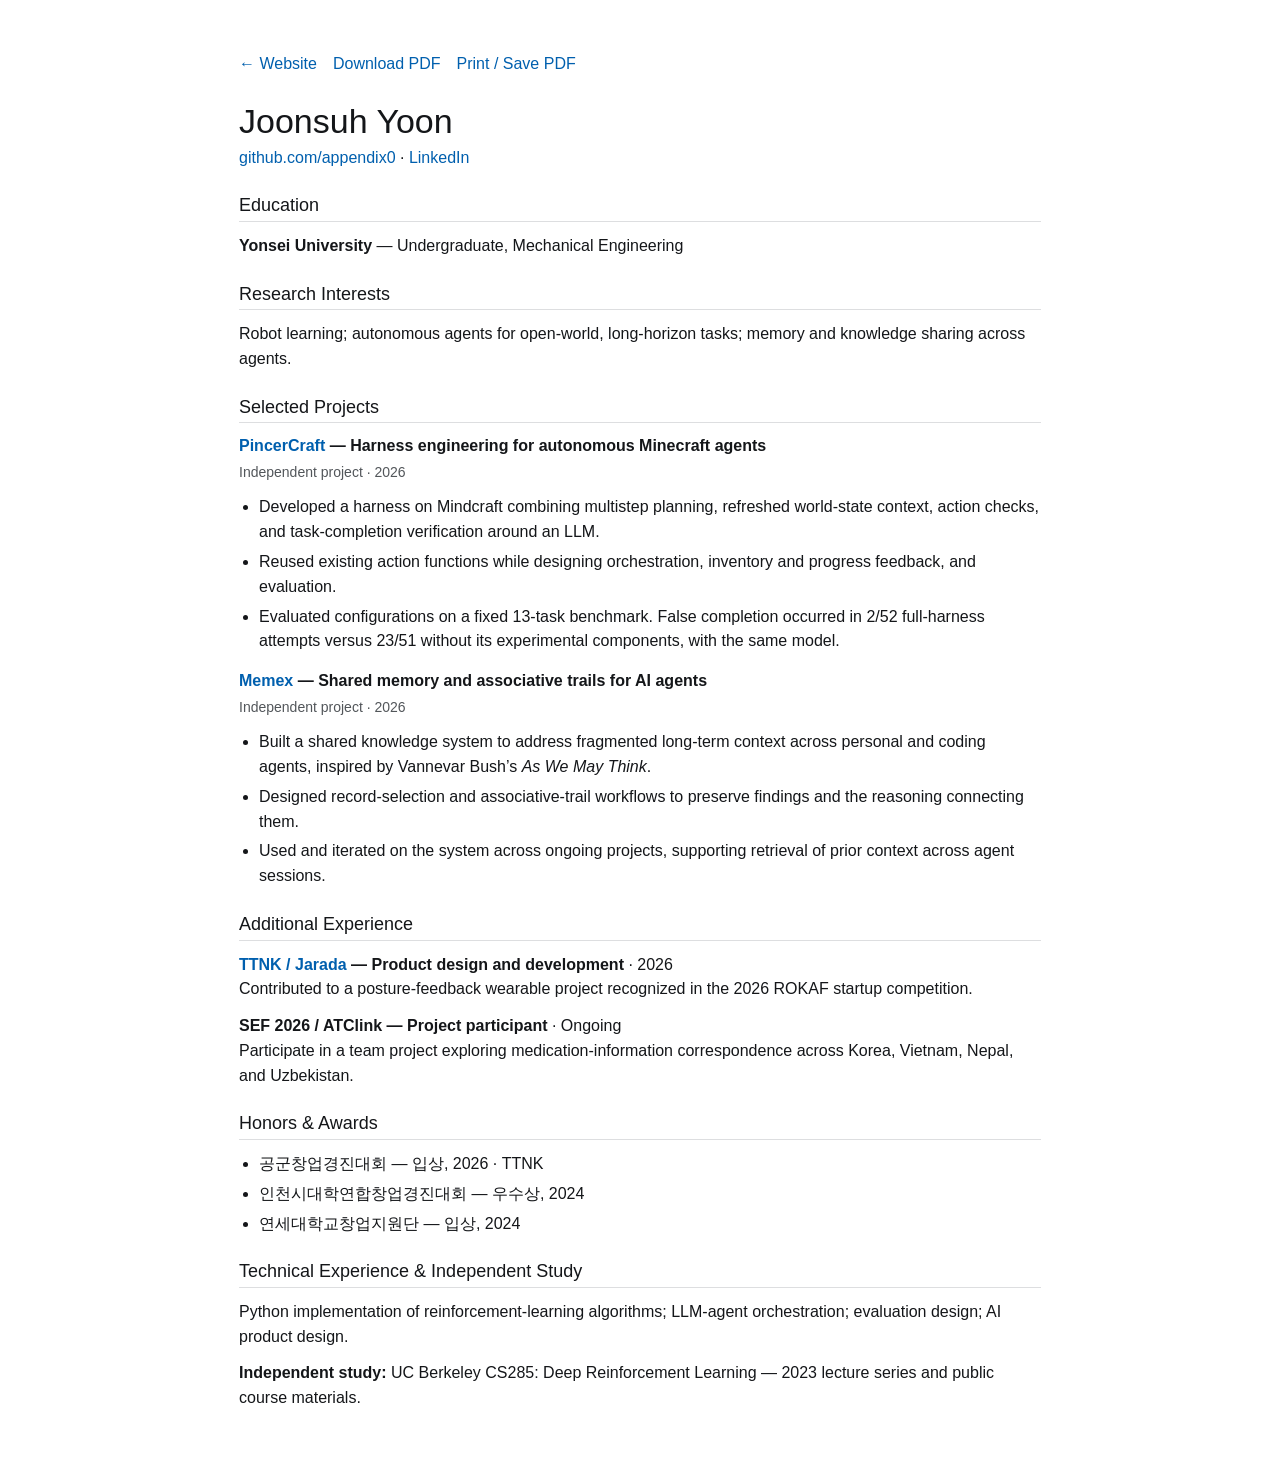
==== cv.html @ 5dab7b79 "Restore TTNK project experience and award context" ====
<!doctype html>
<html lang="en">
<head>
  <meta charset="utf-8"><meta name="viewport" content="width=device-width, initial-scale=1">
  <title>Joonsuh Yoon — Curriculum Vitae</title>
  <link rel="stylesheet" href="style.css">
  <style>
    main { max-width: 850px; }
    h1 { text-align: left; margin-bottom: 4px; }
    h2 { font-size: 18px; border-bottom: 1px solid var(--color-line); padding-bottom: 4px; margin-bottom: 12px; }
    section { margin-bottom: 24px; }
    .cv-head { margin-bottom: 24px; }
    ul { padding-left: 20px; margin: 8px 0 16px; }
    li { margin-bottom: 5px; }
    .cv-tools { display: flex; gap: 16px; margin-bottom: 24px; }
    button { border: 0; padding: 0; background: none; color: var(--color-accent); font: inherit; cursor: pointer; }
    button:hover { color: var(--color-hover); text-decoration: underline; }
    button:focus-visible { outline: 2px solid var(--color-focus); outline-offset: 4px; }
    @page { size: A4; margin: 13mm; }
    @media print { body { font-size: 10pt; line-height: 1.35; } h1 { font-size: 24pt; } h2 { font-size: 12pt; } h3 { font-size: 10pt; } section { margin-bottom: 13px; } .cv-tools { display: none; } .cv-head { margin-bottom: 15px; } li { margin-bottom: 3px; } .meta { font-size: 9pt; } }
  </style>
</head>
<body><main>
  <nav class="cv-tools" aria-label="CV actions"><a href="index.html">← Website</a><a href="cv.pdf">Download PDF</a><button type="button" onclick="window.print()">Print / Save PDF</button></nav>
  <header class="cv-head"><h1>Joonsuh Yoon</h1><a href="https://github.com/appendix0">github.com/appendix0</a> · <a href="https://www.linkedin.com/in/%EC%A4%80%EC%84%9C-%EC%9C%A4-532869321/">LinkedIn</a></header>
  <section><h2>Education</h2><p><strong>Yonsei University</strong> — Undergraduate, Mechanical Engineering</p></section>
  <section><h2>Research Interests</h2><p>Robot learning; autonomous agents for open-world, long-horizon tasks; memory and knowledge sharing across agents.</p></section>
  <section><h2>Selected Projects</h2>
    <h3><a href="https://github.com/appendix0/pincercraft">PincerCraft</a> — Harness engineering for autonomous Minecraft agents</h3><p class="meta">Independent project · 2026</p>
    <ul><li>Developed a harness on Mindcraft combining multistep planning, refreshed world-state context, action checks, and task-completion verification around an LLM.</li><li>Reused existing action functions while designing orchestration, inventory and progress feedback, and evaluation.</li><li>Evaluated configurations on a fixed 13-task benchmark. False completion occurred in 2/52 full-harness attempts versus 23/51 without its experimental components, with the same model.</li></ul>
    <h3><a href="https://github.com/appendix0/Memex">Memex</a> — Shared memory and associative trails for AI agents</h3><p class="meta">Independent project · 2026</p>
    <ul><li>Built a shared knowledge system to address fragmented long-term context across personal and coding agents, inspired by Vannevar Bush’s <em>As We May Think</em>.</li><li>Designed record-selection and associative-trail workflows to preserve findings and the reasoning connecting them.</li><li>Used and iterated on the system across ongoing projects, supporting retrieval of prior context across agent sessions.</li></ul>
  </section>
  <section><h2>Additional Experience</h2>
    <p><strong><a href="https://github.com/TurtleTurtleTurtleNeck/Jarada">TTNK / Jarada</a> — Product design and development</strong> · 2026<br>Contributed to a posture-feedback wearable project recognized in the 2026 ROKAF startup competition.</p>
    <p><strong>SEF 2026 / ATClink — Project participant</strong> · Ongoing<br>Participate in a team project exploring medication-information correspondence across Korea, Vietnam, Nepal, and Uzbekistan.</p>
  </section>
  <section><h2>Honors &amp; Awards</h2><ul><li lang="ko">공군창업경진대회 — 입상, 2026 · TTNK</li><li lang="ko">인천시대학연합창업경진대회 — 우수상, 2024</li><li lang="ko">연세대학교창업지원단 — 입상, 2024</li></ul></section>
  <section><h2>Technical Experience &amp; Independent Study</h2><p>Python implementation of reinforcement-learning algorithms; LLM-agent orchestration; evaluation design; AI product design.</p><p><strong>Independent study:</strong> UC Berkeley CS285: Deep Reinforcement Learning — 2023 lecture series and public course materials.</p></section>
</main></body></html>
---- style.css ----
/* Hallmark · macrostructure: Long Document · tone: austere · anchor hue: blue
 * Reference: Jon Barron; single-family typography and white paper are deliberate.
 * Pre-emit critique: P4 H4 E4 S5 R5 V3 */
@import url('tokens.css');
* { box-sizing: border-box; }
html { overflow-x: clip; scroll-padding-top: var(--space-lg); }
body { margin: 0; overflow-x: clip; background: var(--color-paper); color: var(--color-ink); font: var(--text-body)/1.55 var(--font-body); }
main { max-width: 820px; margin: 0 auto; padding: var(--space-2xl) var(--space-lg) var(--space-lg); }
a { color: var(--color-accent); text-decoration: none; }
a:hover, a:active { color: var(--color-hover); text-decoration: underline; }
a:focus-visible { outline: 2px solid var(--color-focus); outline-offset: 4px; }
p { margin: 0 0 12px; }
h1, h2, h3 { font-family: var(--font-display); min-width: 0; overflow-wrap: anywhere; }
h1 { font-size: var(--text-name); font-weight: 400; line-height: 1.2; text-align: center; margin: 0 0 var(--space-lg); }
h2 { font-size: var(--text-section); font-weight: 400; line-height: 1.25; margin: 0 0 var(--space-md); }
h3 { font-size: var(--text-body); line-height: 1.4; margin: 0 0 var(--space-xs); }
.intro { padding: 0 var(--space-sm); margin-bottom: 42px; }
.links { display: flex; flex-wrap: wrap; gap: 0 var(--space-sm); align-items: baseline; font-size: var(--text-small); }
.links a { white-space: nowrap; padding-block: 3px; }
.links span { color: var(--color-muted); }
.intro-links { justify-content: center; font-size: var(--text-body); margin-top: var(--space-md); }
section { margin-bottom: 36px; }
.section-note { margin-top: -4px; margin-bottom: var(--space-lg); }
.project { display: grid; grid-template-columns: minmax(0, 1fr); gap: var(--space-md); margin-bottom: 34px; align-items: center; }
.project-image { display: block; max-width: 340px; width: 100%; }
.project-image img { display: block; width: 100%; height: auto; object-fit: contain; }
.project-media { display: grid; gap: var(--space-sm); max-width: 340px; }
.project-copy { min-width: 0; }
.project-copy p { margin-bottom: var(--space-sm); }
.project-copy h3 a { font-weight: 700; }
.subtitle { font-style: italic; }
.meta { color: var(--color-muted); font-size: var(--text-small); }
.entry { margin-bottom: var(--space-md); }
.entry p { margin: 0; }
.role { font-weight: 400; }
.study { margin-top: var(--space-md); }
.awards { list-style: none; padding: 0; margin: 0; }
.awards li { display: grid; grid-template-columns: 48px minmax(0, 1fr); gap: var(--space-md); margin-bottom: var(--space-sm); }
.year { font-variant-numeric: tabular-nums; color: var(--color-muted); }
.muted { color: var(--color-muted); }
footer { border-top: 1px solid var(--color-line); margin-top: var(--space-2xl); padding-top: var(--space-md); text-align: right; color: var(--color-muted); font-size: var(--text-small); }
footer a, .footer-date { white-space: nowrap; }
.skip { position: absolute; top: -80px; left: var(--space-md); padding: var(--space-sm); background: var(--color-paper); }
.skip:focus { top: var(--space-sm); }
@media (min-width: 40rem) {
  .project { grid-template-columns: 200px minmax(0, 1fr); gap: var(--space-lg); }
  main { padding-top: 52px; }
}
@media print {
  main { max-width: none; padding: 0; }
  .skip, footer { display: none; }
  .project, .entry { break-inside: avoid; }
  a { color: var(--color-ink); }
}
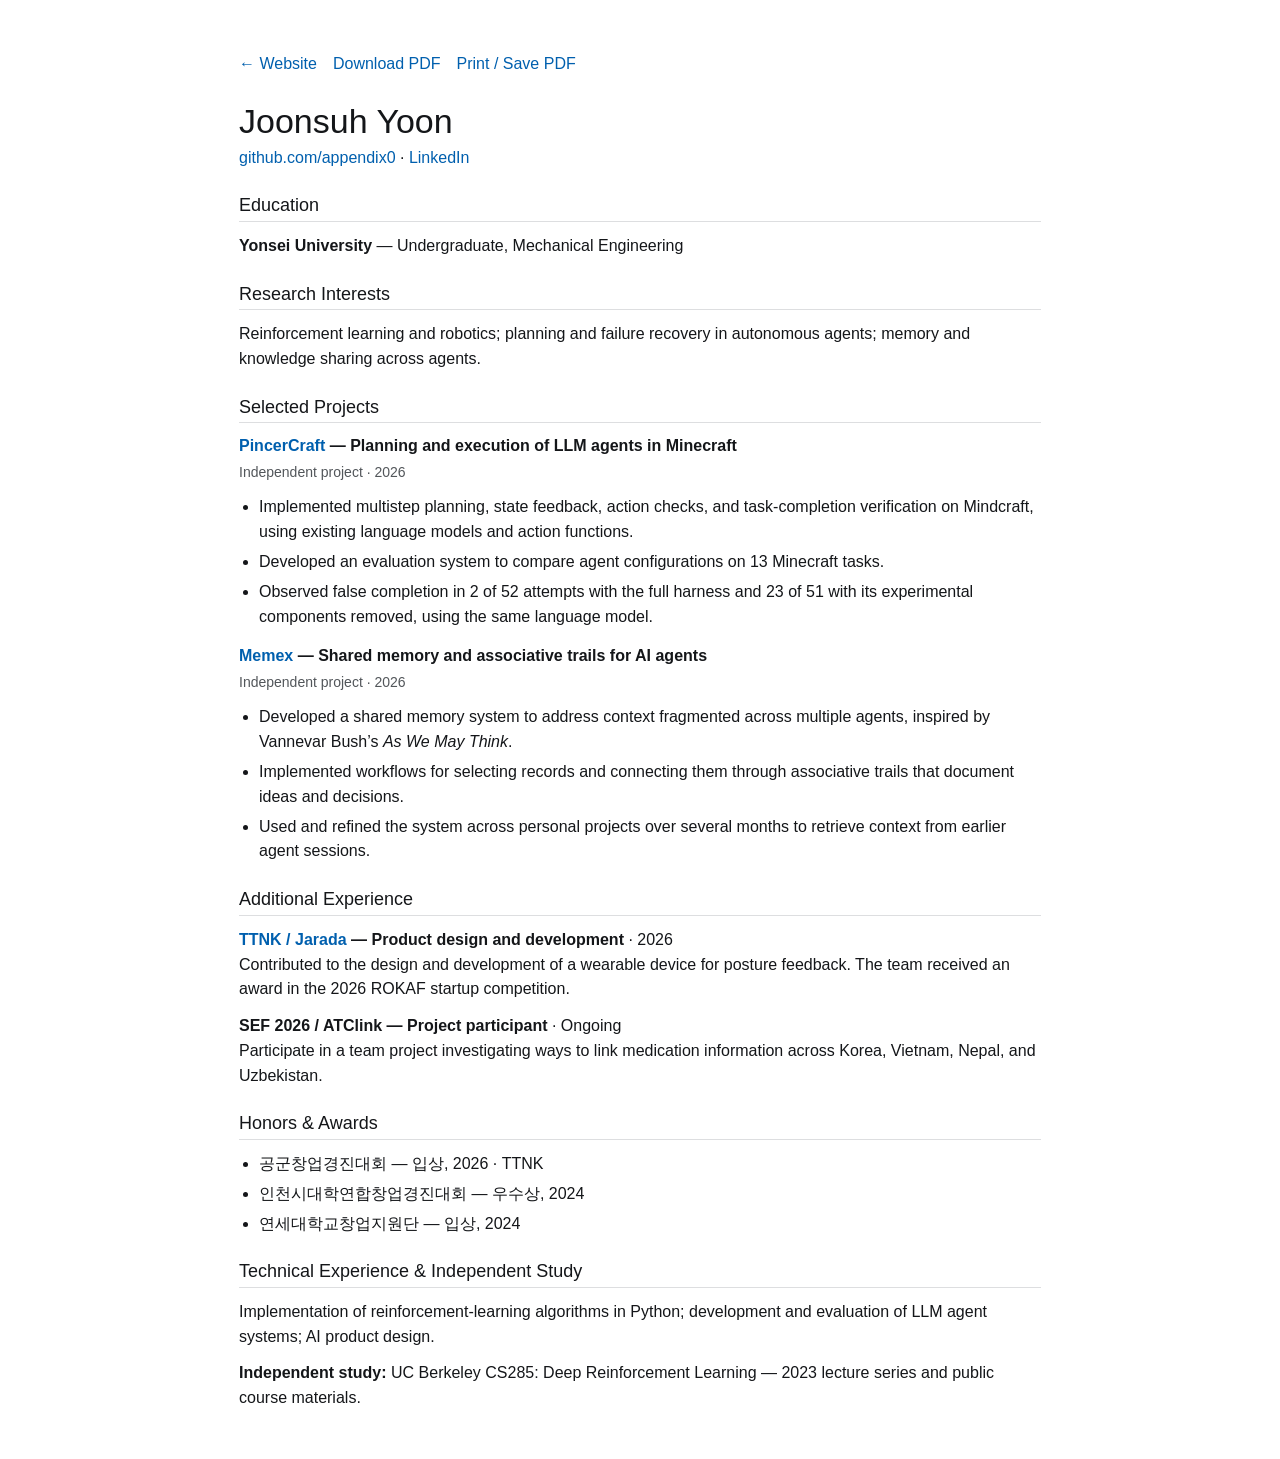
==== commit 29f9c6a2: "Refine academic descriptions and use gameplay thumbnail" ====
--- a/cv.html
+++ b/cv.html
@@ -24,17 +24,17 @@
   <nav class="cv-tools" aria-label="CV actions"><a href="index.html">← Website</a><a href="cv.pdf">Download PDF</a><button type="button" onclick="window.print()">Print / Save PDF</button></nav>
   <header class="cv-head"><h1>Joonsuh Yoon</h1><a href="https://github.com/appendix0">github.com/appendix0</a> · <a href="https://www.linkedin.com/in/%EC%A4%80%EC%84%9C-%EC%9C%A4-532869321/">LinkedIn</a></header>
   <section><h2>Education</h2><p><strong>Yonsei University</strong> — Undergraduate, Mechanical Engineering</p></section>
-  <section><h2>Research Interests</h2><p>Robot learning; autonomous agents for open-world, long-horizon tasks; memory and knowledge sharing across agents.</p></section>
+  <section><h2>Research Interests</h2><p>Reinforcement learning and robotics; planning and failure recovery in autonomous agents; memory and knowledge sharing across agents.</p></section>
   <section><h2>Selected Projects</h2>
-    <h3><a href="https://github.com/appendix0/pincercraft">PincerCraft</a> — Harness engineering for autonomous Minecraft agents</h3><p class="meta">Independent project · 2026</p>
-    <ul><li>Developed a harness on Mindcraft combining multistep planning, refreshed world-state context, action checks, and task-completion verification around an LLM.</li><li>Reused existing action functions while designing orchestration, inventory and progress feedback, and evaluation.</li><li>Evaluated configurations on a fixed 13-task benchmark. False completion occurred in 2/52 full-harness attempts versus 23/51 without its experimental components, with the same model.</li></ul>
+    <h3><a href="https://github.com/appendix0/pincercraft">PincerCraft</a> — Planning and execution of LLM agents in Minecraft</h3><p class="meta">Independent project · 2026</p>
+    <ul><li>Implemented multistep planning, state feedback, action checks, and task-completion verification on Mindcraft, using existing language models and action functions.</li><li>Developed an evaluation system to compare agent configurations on 13 Minecraft tasks.</li><li>Observed false completion in 2 of 52 attempts with the full harness and 23 of 51 with its experimental components removed, using the same language model.</li></ul>
     <h3><a href="https://github.com/appendix0/Memex">Memex</a> — Shared memory and associative trails for AI agents</h3><p class="meta">Independent project · 2026</p>
-    <ul><li>Built a shared knowledge system to address fragmented long-term context across personal and coding agents, inspired by Vannevar Bush’s <em>As We May Think</em>.</li><li>Designed record-selection and associative-trail workflows to preserve findings and the reasoning connecting them.</li><li>Used and iterated on the system across ongoing projects, supporting retrieval of prior context across agent sessions.</li></ul>
+    <ul><li>Developed a shared memory system to address context fragmented across multiple agents, inspired by Vannevar Bush’s <em>As We May Think</em>.</li><li>Implemented workflows for selecting records and connecting them through associative trails that document ideas and decisions.</li><li>Used and refined the system across personal projects over several months to retrieve context from earlier agent sessions.</li></ul>
   </section>
   <section><h2>Additional Experience</h2>
-    <p><strong><a href="https://github.com/TurtleTurtleTurtleNeck/Jarada">TTNK / Jarada</a> — Product design and development</strong> · 2026<br>Contributed to a posture-feedback wearable project recognized in the 2026 ROKAF startup competition.</p>
-    <p><strong>SEF 2026 / ATClink — Project participant</strong> · Ongoing<br>Participate in a team project exploring medication-information correspondence across Korea, Vietnam, Nepal, and Uzbekistan.</p>
+    <p><strong><a href="https://github.com/TurtleTurtleTurtleNeck/Jarada">TTNK / Jarada</a> — Product design and development</strong> · 2026<br>Contributed to the design and development of a wearable device for posture feedback. The team received an award in the 2026 ROKAF startup competition.</p>
+    <p><strong>SEF 2026 / ATClink — Project participant</strong> · Ongoing<br>Participate in a team project investigating ways to link medication information across Korea, Vietnam, Nepal, and Uzbekistan.</p>
   </section>
   <section><h2>Honors &amp; Awards</h2><ul><li lang="ko">공군창업경진대회 — 입상, 2026 · TTNK</li><li lang="ko">인천시대학연합창업경진대회 — 우수상, 2024</li><li lang="ko">연세대학교창업지원단 — 입상, 2024</li></ul></section>
-  <section><h2>Technical Experience &amp; Independent Study</h2><p>Python implementation of reinforcement-learning algorithms; LLM-agent orchestration; evaluation design; AI product design.</p><p><strong>Independent study:</strong> UC Berkeley CS285: Deep Reinforcement Learning — 2023 lecture series and public course materials.</p></section>
+  <section><h2>Technical Experience &amp; Independent Study</h2><p>Implementation of reinforcement-learning algorithms in Python; development and evaluation of LLM agent systems; AI product design.</p><p><strong>Independent study:</strong> UC Berkeley CS285: Deep Reinforcement Learning — 2023 lecture series and public course materials.</p></section>
 </main></body></html>
--- a/style.css
+++ b/style.css
@@ -20,11 +20,9 @@
 .links span { color: var(--color-muted); }
 .intro-links { justify-content: center; font-size: var(--text-body); margin-top: var(--space-md); }
 section { margin-bottom: 36px; }
-.section-note { margin-top: -4px; margin-bottom: var(--space-lg); }
 .project { display: grid; grid-template-columns: minmax(0, 1fr); gap: var(--space-md); margin-bottom: 34px; align-items: center; }
 .project-image { display: block; max-width: 340px; width: 100%; }
 .project-image img { display: block; width: 100%; height: auto; object-fit: contain; }
-.project-media { display: grid; gap: var(--space-sm); max-width: 340px; }
 .project-copy { min-width: 0; }
 .project-copy p { margin-bottom: var(--space-sm); }
 .project-copy h3 a { font-weight: 700; }
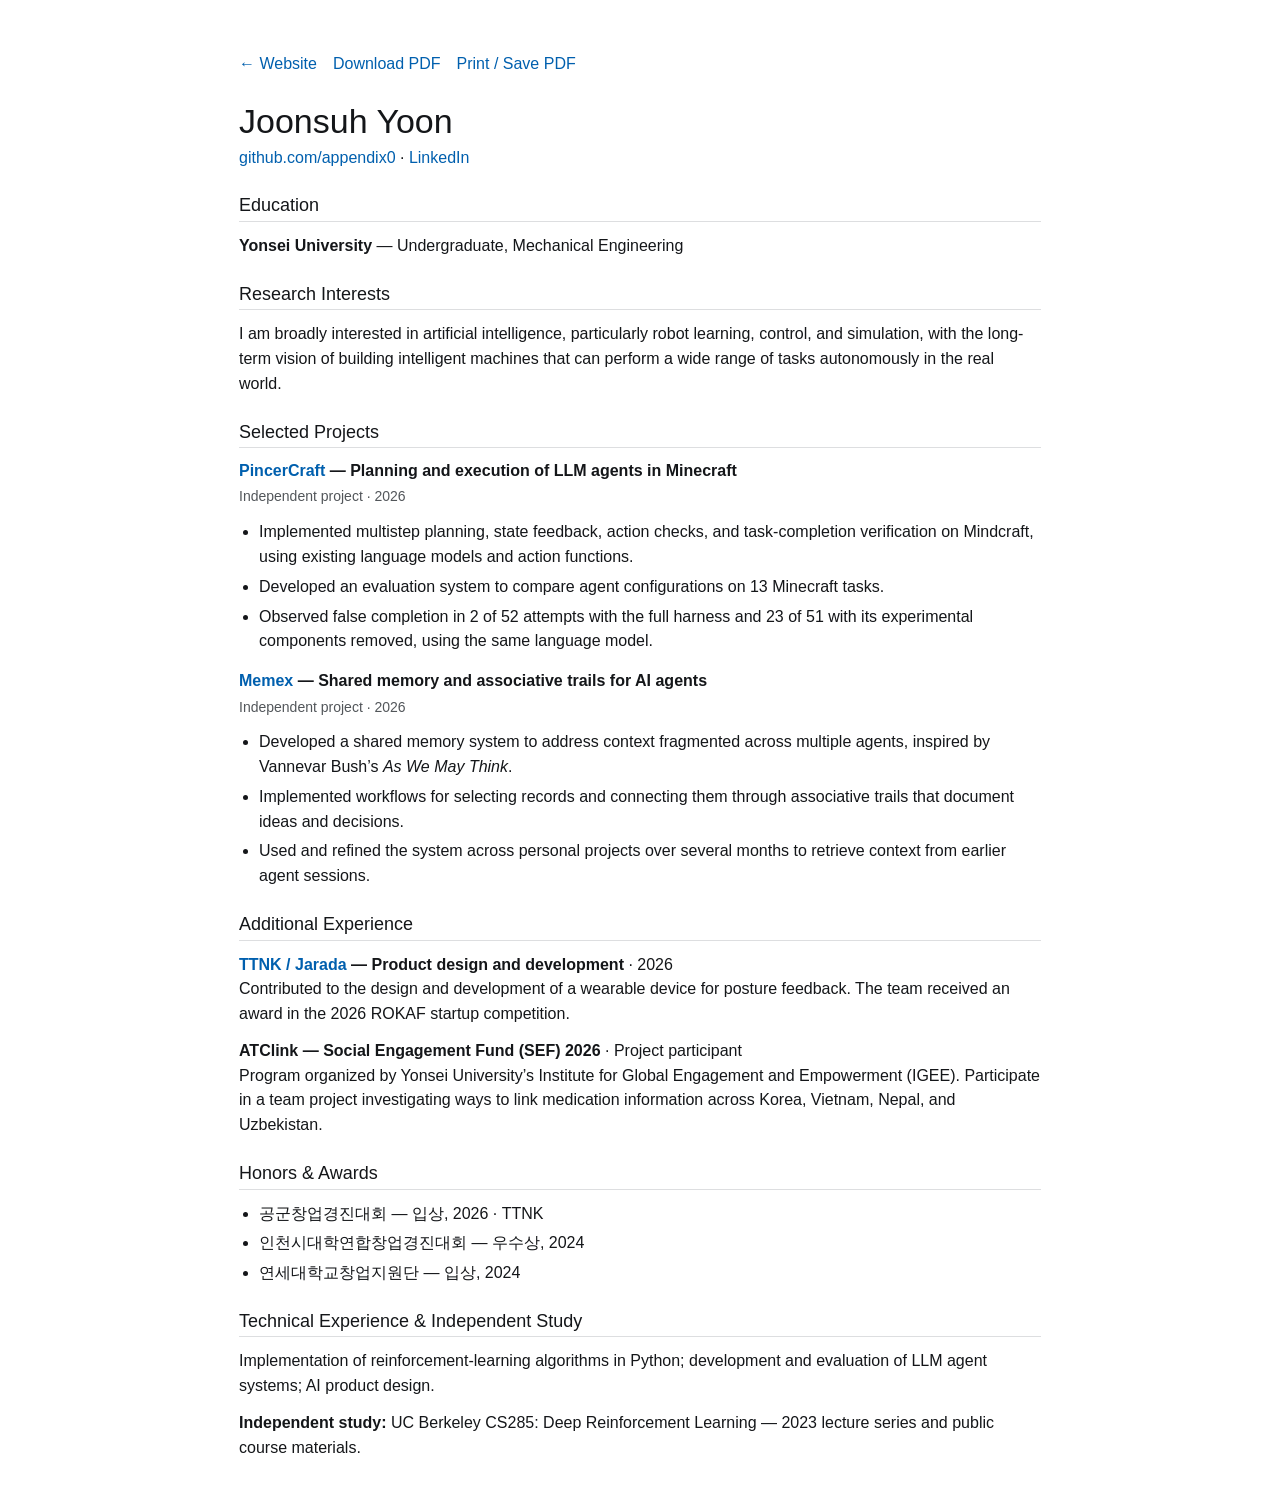
==== commit 1c1ea71b: "Broaden research interests and explain SEF program" ====
--- a/cv.html
+++ b/cv.html
@@ -24,7 +24,7 @@
   <nav class="cv-tools" aria-label="CV actions"><a href="index.html">← Website</a><a href="cv.pdf">Download PDF</a><button type="button" onclick="window.print()">Print / Save PDF</button></nav>
   <header class="cv-head"><h1>Joonsuh Yoon</h1><a href="https://github.com/appendix0">github.com/appendix0</a> · <a href="https://www.linkedin.com/in/%EC%A4%80%EC%84%9C-%EC%9C%A4-532869321/">LinkedIn</a></header>
   <section><h2>Education</h2><p><strong>Yonsei University</strong> — Undergraduate, Mechanical Engineering</p></section>
-  <section><h2>Research Interests</h2><p>Reinforcement learning and robotics; planning and failure recovery in autonomous agents; memory and knowledge sharing across agents.</p></section>
+  <section><h2>Research Interests</h2><p>I am broadly interested in artificial intelligence, particularly robot learning, control, and simulation, with the long-term vision of building intelligent machines that can perform a wide range of tasks autonomously in the real world.</p></section>
   <section><h2>Selected Projects</h2>
     <h3><a href="https://github.com/appendix0/pincercraft">PincerCraft</a> — Planning and execution of LLM agents in Minecraft</h3><p class="meta">Independent project · 2026</p>
     <ul><li>Implemented multistep planning, state feedback, action checks, and task-completion verification on Mindcraft, using existing language models and action functions.</li><li>Developed an evaluation system to compare agent configurations on 13 Minecraft tasks.</li><li>Observed false completion in 2 of 52 attempts with the full harness and 23 of 51 with its experimental components removed, using the same language model.</li></ul>
@@ -33,7 +33,7 @@
   </section>
   <section><h2>Additional Experience</h2>
     <p><strong><a href="https://github.com/TurtleTurtleTurtleNeck/Jarada">TTNK / Jarada</a> — Product design and development</strong> · 2026<br>Contributed to the design and development of a wearable device for posture feedback. The team received an award in the 2026 ROKAF startup competition.</p>
-    <p><strong>SEF 2026 / ATClink — Project participant</strong> · Ongoing<br>Participate in a team project investigating ways to link medication information across Korea, Vietnam, Nepal, and Uzbekistan.</p>
+    <p><strong>ATClink — Social Engagement Fund (SEF) 2026</strong> · Project participant<br>Program organized by Yonsei University’s Institute for Global Engagement and Empowerment (IGEE). Participate in a team project investigating ways to link medication information across Korea, Vietnam, Nepal, and Uzbekistan.</p>
   </section>
   <section><h2>Honors &amp; Awards</h2><ul><li lang="ko">공군창업경진대회 — 입상, 2026 · TTNK</li><li lang="ko">인천시대학연합창업경진대회 — 우수상, 2024</li><li lang="ko">연세대학교창업지원단 — 입상, 2024</li></ul></section>
   <section><h2>Technical Experience &amp; Independent Study</h2><p>Implementation of reinforcement-learning algorithms in Python; development and evaluation of LLM agent systems; AI product design.</p><p><strong>Independent study:</strong> UC Berkeley CS285: Deep Reinforcement Learning — 2023 lecture series and public course materials.</p></section>
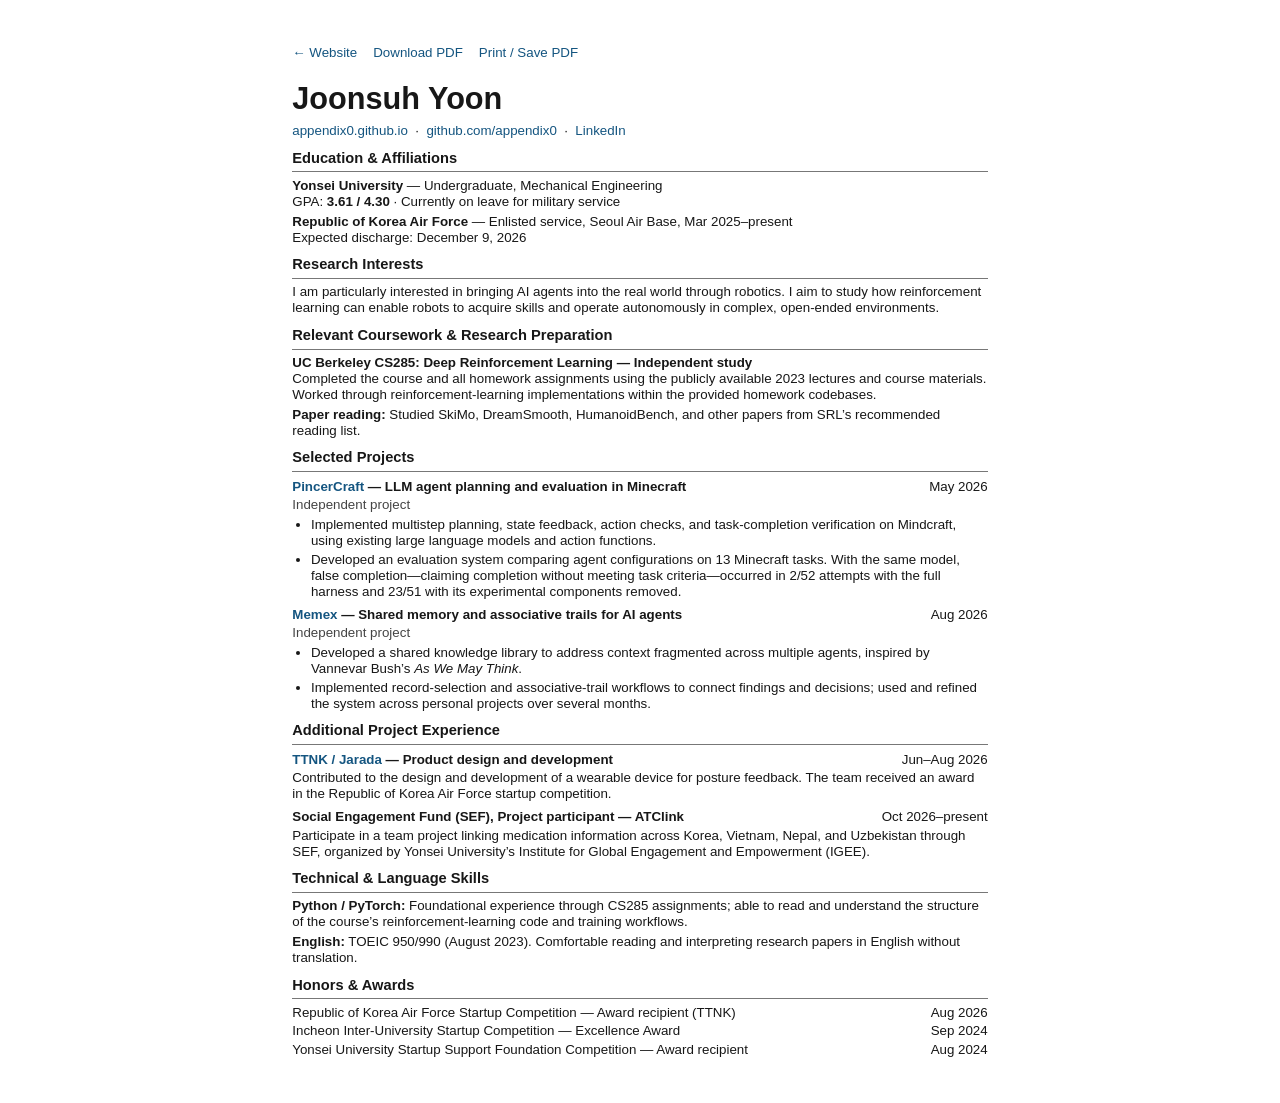
==== commit 071ed4f8: "Update research interests, preparation, project dates, and CV" ====
--- a/cv.html
+++ b/cv.html
@@ -1,40 +1,102 @@
 <!doctype html>
 <html lang="en">
 <head>
-  <meta charset="utf-8"><meta name="viewport" content="width=device-width, initial-scale=1">
-  <title>Joonsuh Yoon — Curriculum Vitae</title>
-  <link rel="stylesheet" href="style.css">
-  <style>
-    main { max-width: 850px; }
-    h1 { text-align: left; margin-bottom: 4px; }
-    h2 { font-size: 18px; border-bottom: 1px solid var(--color-line); padding-bottom: 4px; margin-bottom: 12px; }
-    section { margin-bottom: 24px; }
-    .cv-head { margin-bottom: 24px; }
-    ul { padding-left: 20px; margin: 8px 0 16px; }
-    li { margin-bottom: 5px; }
-    .cv-tools { display: flex; gap: 16px; margin-bottom: 24px; }
-    button { border: 0; padding: 0; background: none; color: var(--color-accent); font: inherit; cursor: pointer; }
-    button:hover { color: var(--color-hover); text-decoration: underline; }
-    button:focus-visible { outline: 2px solid var(--color-focus); outline-offset: 4px; }
-    @page { size: A4; margin: 13mm; }
-    @media print { body { font-size: 10pt; line-height: 1.35; } h1 { font-size: 24pt; } h2 { font-size: 12pt; } h3 { font-size: 10pt; } section { margin-bottom: 13px; } .cv-tools { display: none; } .cv-head { margin-bottom: 15px; } li { margin-bottom: 3px; } .meta { font-size: 9pt; } }
-  </style>
+<meta charset="utf-8">
+<meta name="viewport" content="width=device-width, initial-scale=1">
+<title>Joonsuh Yoon — Curriculum Vitae</title>
+<style>
+  * { box-sizing: border-box; }
+  body { margin: 0; color: #171717; background: #fff; font: 10pt/1.2 Arial, sans-serif; }
+  main { max-width: 184mm; margin: 12mm auto; }
+  h1 { font-size: 23pt; line-height: 1.15; margin: 0 0 5pt; }
+  h2 { font-size: 11pt; margin: 8pt 0 4pt; padding-bottom: 3pt; border-bottom: .6pt solid #777; }
+  h3 { font-size: 10pt; margin: 5pt 0 2pt; }
+  p { margin: 0 0 3pt; }
+  a { color: #145580; text-decoration: none; }
+  ul { margin: 2pt 0 4pt; padding-left: 14pt; }
+  li { margin: 0 0 2pt; }
+  .row { display: flex; justify-content: space-between; align-items: baseline; gap: 14pt; }
+  .date { white-space: nowrap; font-weight: normal; }
+  .muted { color: #444; }
+  .project, .entry { break-inside: avoid; }
+  .awards { list-style: none; padding: 0; }
+  .awards li { display: flex; justify-content: space-between; gap: 12pt; }
+  @page { size: A4; margin: 12mm 13mm; }
+  @media print { main { margin: 0; max-width: none; } a { color: inherit; } }
+  @media screen and (max-width: 700px) { main { margin: 20px; } .row { flex-wrap: wrap; gap: 2pt; } }
+  .cv-tools { display: flex; flex-wrap: wrap; gap: 16px; margin-bottom: 20px; }
+  .cv-tools button { border: 0; padding: 0; background: none; color: #145580; font: inherit; cursor: pointer; }
+  @media print { .cv-tools { display: none; } }
+</style>
 </head>
 <body><main>
-  <nav class="cv-tools" aria-label="CV actions"><a href="index.html">← Website</a><a href="cv.pdf">Download PDF</a><button type="button" onclick="window.print()">Print / Save PDF</button></nav>
-  <header class="cv-head"><h1>Joonsuh Yoon</h1><a href="https://github.com/appendix0">github.com/appendix0</a> · <a href="https://www.linkedin.com/in/%EC%A4%80%EC%84%9C-%EC%9C%A4-532869321/">LinkedIn</a></header>
-  <section><h2>Education</h2><p><strong>Yonsei University</strong> — Undergraduate, Mechanical Engineering</p></section>
-  <section><h2>Research Interests</h2><p>I am broadly interested in artificial intelligence, particularly robot learning, control, and simulation, with the long-term vision of building intelligent machines that can perform a wide range of tasks autonomously in the real world.</p></section>
-  <section><h2>Selected Projects</h2>
-    <h3><a href="https://github.com/appendix0/pincercraft">PincerCraft</a> — Planning and execution of LLM agents in Minecraft</h3><p class="meta">Independent project · 2026</p>
-    <ul><li>Implemented multistep planning, state feedback, action checks, and task-completion verification on Mindcraft, using existing language models and action functions.</li><li>Developed an evaluation system to compare agent configurations on 13 Minecraft tasks.</li><li>Observed false completion in 2 of 52 attempts with the full harness and 23 of 51 with its experimental components removed, using the same language model.</li></ul>
-    <h3><a href="https://github.com/appendix0/Memex">Memex</a> — Shared memory and associative trails for AI agents</h3><p class="meta">Independent project · 2026</p>
-    <ul><li>Developed a shared memory system to address context fragmented across multiple agents, inspired by Vannevar Bush’s <em>As We May Think</em>.</li><li>Implemented workflows for selecting records and connecting them through associative trails that document ideas and decisions.</li><li>Used and refined the system across personal projects over several months to retrieve context from earlier agent sessions.</li></ul>
-  </section>
-  <section><h2>Additional Experience</h2>
-    <p><strong><a href="https://github.com/TurtleTurtleTurtleNeck/Jarada">TTNK / Jarada</a> — Product design and development</strong> · 2026<br>Contributed to the design and development of a wearable device for posture feedback. The team received an award in the 2026 ROKAF startup competition.</p>
-    <p><strong>ATClink — Social Engagement Fund (SEF) 2026</strong> · Project participant<br>Program organized by Yonsei University’s Institute for Global Engagement and Empowerment (IGEE). Participate in a team project investigating ways to link medication information across Korea, Vietnam, Nepal, and Uzbekistan.</p>
-  </section>
-  <section><h2>Honors &amp; Awards</h2><ul><li lang="ko">공군창업경진대회 — 입상, 2026 · TTNK</li><li lang="ko">인천시대학연합창업경진대회 — 우수상, 2024</li><li lang="ko">연세대학교창업지원단 — 입상, 2024</li></ul></section>
-  <section><h2>Technical Experience &amp; Independent Study</h2><p>Implementation of reinforcement-learning algorithms in Python; development and evaluation of LLM agent systems; AI product design.</p><p><strong>Independent study:</strong> UC Berkeley CS285: Deep Reinforcement Learning — 2023 lecture series and public course materials.</p></section>
+<nav class="cv-tools" aria-label="CV actions"><a href="index.html">← Website</a><a href="cv.pdf">Download PDF</a><button type="button" onclick="window.print()">Print / Save PDF</button></nav>
+<header>
+  <h1>Joonsuh Yoon</h1>
+  <p><a href="https://appendix0.github.io/">appendix0.github.io</a> &nbsp;·&nbsp; <a href="https://github.com/appendix0">github.com/appendix0</a> &nbsp;·&nbsp; <a href="https://www.linkedin.com/in/%EC%A4%80%EC%84%9C-%EC%9C%A4-532869321/">LinkedIn</a></p>
+</header>
+
+<section>
+  <h2>Education &amp; Affiliations</h2>
+  <p><strong>Yonsei University</strong> — Undergraduate, Mechanical Engineering<br>GPA: <strong>3.61 / 4.30</strong> · Currently on leave for military service</p>
+  <p><strong>Republic of Korea Air Force</strong> — Enlisted service, Seoul Air Base, Mar 2025–present<br>Expected discharge: December 9, 2026</p>
+</section>
+
+<section>
+  <h2>Research Interests</h2>
+  <p>I am particularly interested in bringing AI agents into the real world through robotics. I aim to study how reinforcement learning can enable robots to acquire skills and operate autonomously in complex, open-ended environments.</p>
+</section>
+
+<section>
+  <h2>Relevant Coursework &amp; Research Preparation</h2>
+  <p><strong>UC Berkeley CS285: Deep Reinforcement Learning — Independent study</strong><br>Completed the course and all homework assignments using the publicly available 2023 lectures and course materials. Worked through reinforcement-learning implementations within the provided homework codebases.</p>
+  <p><strong>Paper reading:</strong> Studied SkiMo, DreamSmooth, HumanoidBench, and other papers from SRL’s recommended reading list.</p>
+</section>
+
+<section>
+  <h2>Selected Projects</h2>
+  <div class="project">
+    <h3 class="row"><span><a href="https://github.com/appendix0/pincercraft">PincerCraft</a> — LLM agent planning and evaluation in Minecraft</span><span class="date">May 2026</span></h3>
+    <p class="muted">Independent project</p>
+    <ul>
+      <li>Implemented multistep planning, state feedback, action checks, and task-completion verification on Mindcraft, using existing large language models and action functions.</li>
+      <li>Developed an evaluation system comparing agent configurations on 13 Minecraft tasks. With the same model, false completion—claiming completion without meeting task criteria—occurred in 2/52 attempts with the full harness and 23/51 with its experimental components removed.</li>
+    </ul>
+  </div>
+  <div class="project">
+    <h3 class="row"><span><a href="https://github.com/appendix0/Memex">Memex</a> — Shared memory and associative trails for AI agents</span><span class="date">Aug 2026</span></h3>
+    <p class="muted">Independent project</p>
+    <ul>
+      <li>Developed a shared knowledge library to address context fragmented across multiple agents, inspired by Vannevar Bush’s <em>As We May Think</em>.</li>
+      <li>Implemented record-selection and associative-trail workflows to connect findings and decisions; used and refined the system across personal projects over several months.</li>
+    </ul>
+  </div>
+</section>
+
+<section>
+  <h2>Additional Project Experience</h2>
+  <div class="entry">
+    <h3 class="row"><span><a href="https://github.com/TurtleTurtleTurtleNeck/Jarada">TTNK / Jarada</a> — Product design and development</span><span class="date">Jun–Aug 2026</span></h3>
+    <p>Contributed to the design and development of a wearable device for posture feedback. The team received an award in the Republic of Korea Air Force startup competition.</p>
+  </div>
+  <div class="entry">
+    <h3 class="row"><span>Social Engagement Fund (SEF), Project participant — ATClink</span><span class="date">Oct 2026–present</span></h3>
+    <p>Participate in a team project linking medication information across Korea, Vietnam, Nepal, and Uzbekistan through SEF, organized by Yonsei University’s Institute for Global Engagement and Empowerment (IGEE).</p>
+  </div>
+</section>
+
+<section>
+  <h2>Technical &amp; Language Skills</h2>
+  <p><strong>Python / PyTorch:</strong> Foundational experience through CS285 assignments; able to read and understand the structure of the course’s reinforcement-learning code and training workflows.</p>
+  <p><strong>English:</strong> TOEIC 950/990 (August 2023). Comfortable reading and interpreting research papers in English without translation.</p>
+</section>
+
+<section>
+  <h2>Honors &amp; Awards</h2>
+  <ul class="awards">
+    <li><span>Republic of Korea Air Force Startup Competition — Award recipient (TTNK)</span><span class="date">Aug 2026</span></li>
+    <li><span>Incheon Inter-University Startup Competition — Excellence Award</span><span class="date">Sep 2024</span></li>
+    <li><span>Yonsei University Startup Support Foundation Competition — Award recipient</span><span class="date">Aug 2024</span></li>
+  </ul>
+</section>
 </main></body></html>
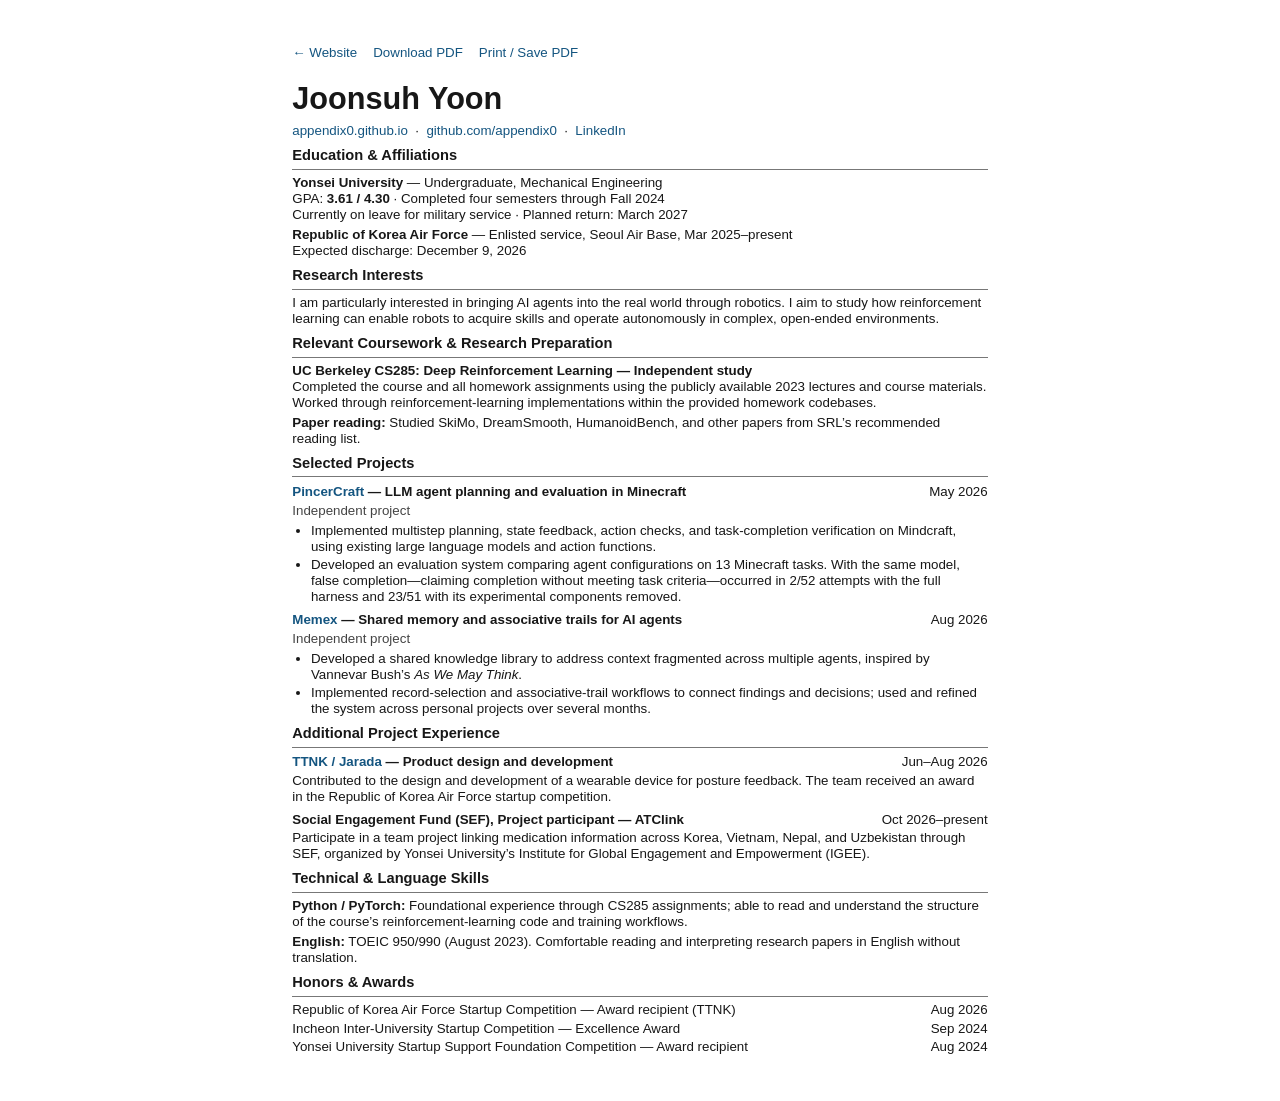
==== commit 91df4fe6: "Clarify completed semesters and planned March 2027 return" ====
--- a/cv.html
+++ b/cv.html
@@ -9,7 +9,7 @@
   body { margin: 0; color: #171717; background: #fff; font: 10pt/1.2 Arial, sans-serif; }
   main { max-width: 184mm; margin: 12mm auto; }
   h1 { font-size: 23pt; line-height: 1.15; margin: 0 0 5pt; }
-  h2 { font-size: 11pt; margin: 8pt 0 4pt; padding-bottom: 3pt; border-bottom: .6pt solid #777; }
+  h2 { font-size: 11pt; margin: 6pt 0 4pt; padding-bottom: 3pt; border-bottom: .6pt solid #777; }
   h3 { font-size: 10pt; margin: 5pt 0 2pt; }
   p { margin: 0 0 3pt; }
   a { color: #145580; text-decoration: none; }
@@ -38,7 +38,7 @@
 
 <section>
   <h2>Education &amp; Affiliations</h2>
-  <p><strong>Yonsei University</strong> — Undergraduate, Mechanical Engineering<br>GPA: <strong>3.61 / 4.30</strong> · Currently on leave for military service</p>
+  <p><strong>Yonsei University</strong> — Undergraduate, Mechanical Engineering<br>GPA: <strong>3.61 / 4.30</strong> · Completed four semesters through Fall 2024<br>Currently on leave for military service · Planned return: March 2027</p>
   <p><strong>Republic of Korea Air Force</strong> — Enlisted service, Seoul Air Base, Mar 2025–present<br>Expected discharge: December 9, 2026</p>
 </section>
 
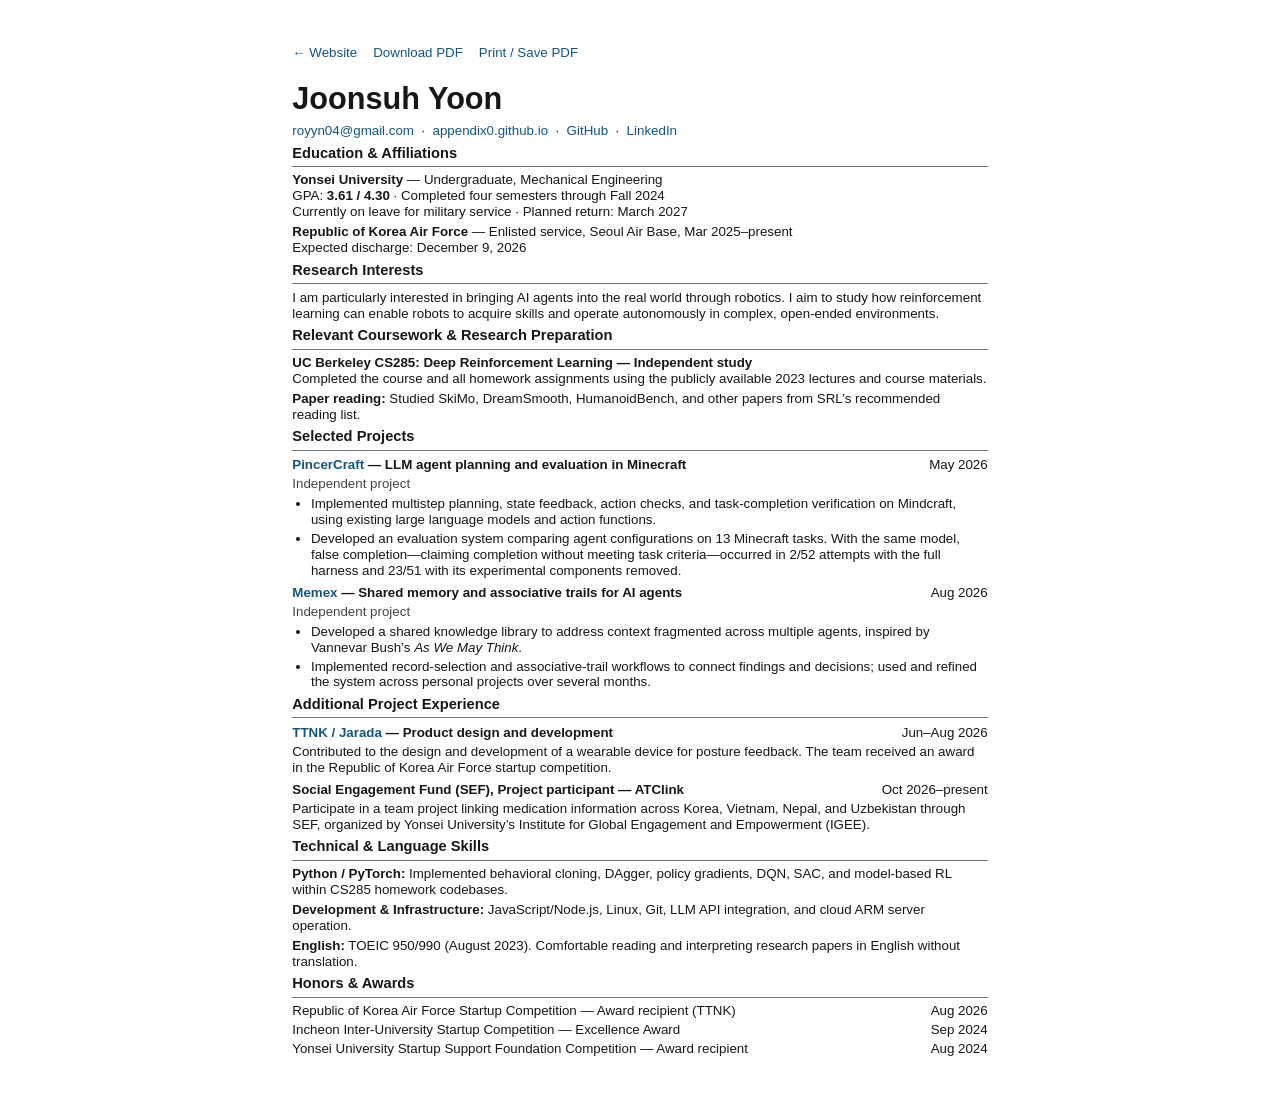
==== commit bf1f54f5: "Add contact email and describe implementation and tooling experience" ====
--- a/cv.html
+++ b/cv.html
@@ -9,7 +9,7 @@
   body { margin: 0; color: #171717; background: #fff; font: 10pt/1.2 Arial, sans-serif; }
   main { max-width: 184mm; margin: 12mm auto; }
   h1 { font-size: 23pt; line-height: 1.15; margin: 0 0 5pt; }
-  h2 { font-size: 11pt; margin: 6pt 0 4pt; padding-bottom: 3pt; border-bottom: .6pt solid #777; }
+  h2 { font-size: 11pt; margin: 4pt 0 4pt; padding-bottom: 3pt; border-bottom: .6pt solid #777; }
   h3 { font-size: 10pt; margin: 5pt 0 2pt; }
   p { margin: 0 0 3pt; }
   a { color: #145580; text-decoration: none; }
@@ -33,7 +33,7 @@
 <nav class="cv-tools" aria-label="CV actions"><a href="index.html">← Website</a><a href="cv.pdf">Download PDF</a><button type="button" onclick="window.print()">Print / Save PDF</button></nav>
 <header>
   <h1>Joonsuh Yoon</h1>
-  <p><a href="https://appendix0.github.io/">appendix0.github.io</a> &nbsp;·&nbsp; <a href="https://github.com/appendix0">github.com/appendix0</a> &nbsp;·&nbsp; <a href="https://www.linkedin.com/in/%EC%A4%80%EC%84%9C-%EC%9C%A4-532869321/">LinkedIn</a></p>
+  <p><a href="mailto:royyn04@gmail.com">royyn04@gmail.com</a> &nbsp;·&nbsp; <a href="https://appendix0.github.io/">appendix0.github.io</a> &nbsp;·&nbsp; <a href="https://github.com/appendix0">GitHub</a> &nbsp;·&nbsp; <a href="https://www.linkedin.com/in/%EC%A4%80%EC%84%9C-%EC%9C%A4-532869321/">LinkedIn</a></p>
 </header>
 
 <section>
@@ -49,7 +49,7 @@
 
 <section>
   <h2>Relevant Coursework &amp; Research Preparation</h2>
-  <p><strong>UC Berkeley CS285: Deep Reinforcement Learning — Independent study</strong><br>Completed the course and all homework assignments using the publicly available 2023 lectures and course materials. Worked through reinforcement-learning implementations within the provided homework codebases.</p>
+  <p><strong>UC Berkeley CS285: Deep Reinforcement Learning — Independent study</strong><br>Completed the course and all homework assignments using the publicly available 2023 lectures and course materials.</p>
   <p><strong>Paper reading:</strong> Studied SkiMo, DreamSmooth, HumanoidBench, and other papers from SRL’s recommended reading list.</p>
 </section>
 
@@ -87,7 +87,8 @@
 
 <section>
   <h2>Technical &amp; Language Skills</h2>
-  <p><strong>Python / PyTorch:</strong> Foundational experience through CS285 assignments; able to read and understand the structure of the course’s reinforcement-learning code and training workflows.</p>
+  <p><strong>Python / PyTorch:</strong> Implemented behavioral cloning, DAgger, policy gradients, DQN, SAC, and model-based RL within CS285 homework codebases.</p>
+  <p><strong>Development &amp; Infrastructure:</strong> JavaScript/Node.js, Linux, Git, LLM API integration, and cloud ARM server operation.</p>
   <p><strong>English:</strong> TOEIC 950/990 (August 2023). Comfortable reading and interpreting research papers in English without translation.</p>
 </section>
 
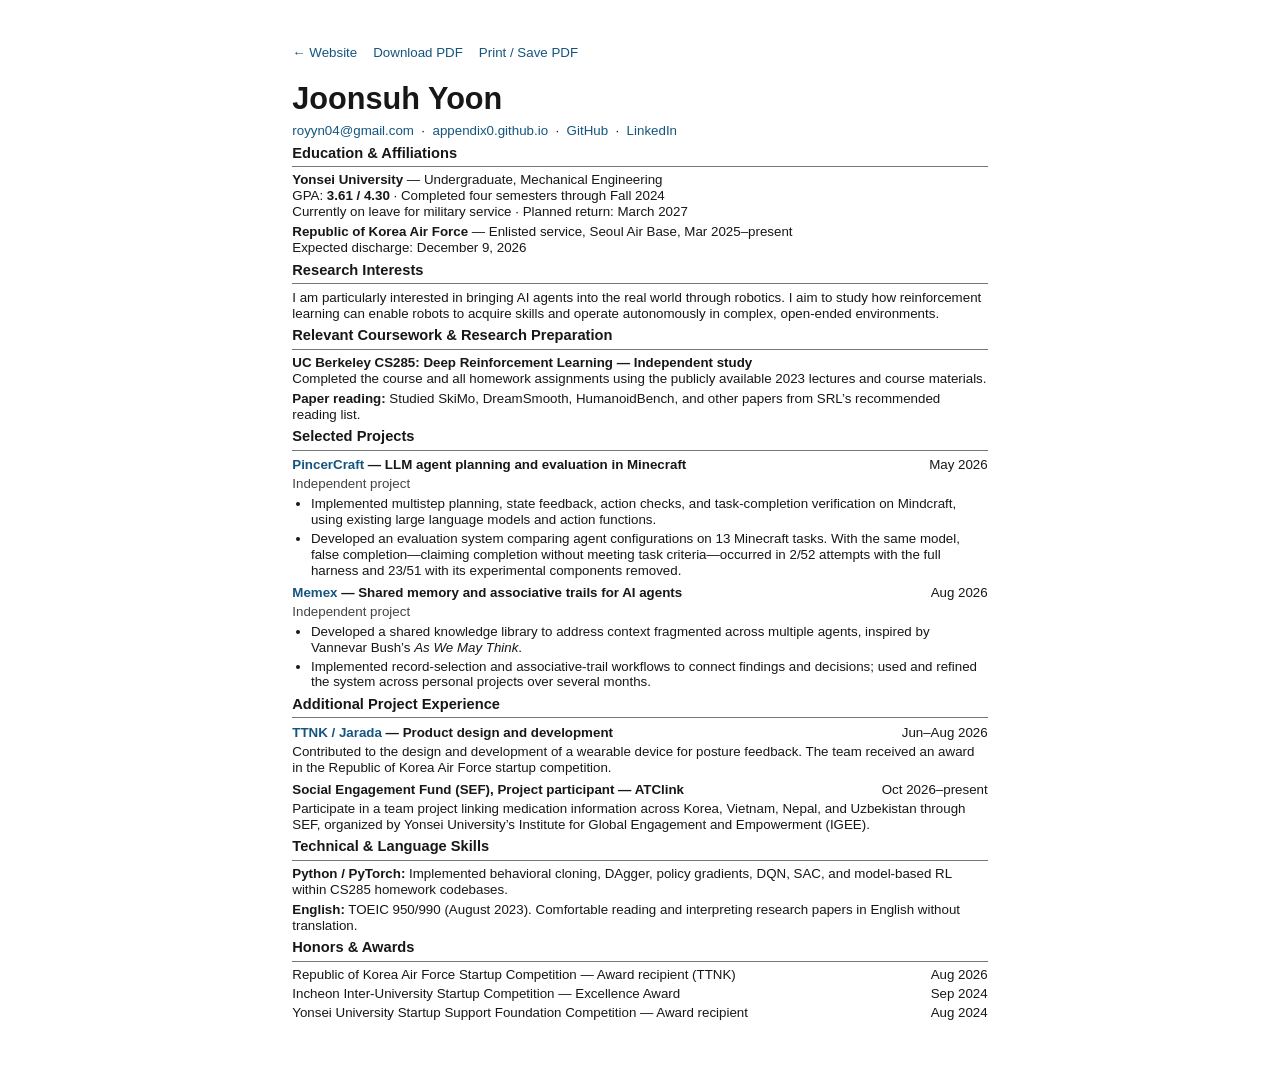
==== commit fc15cc20: "Remove development tools list from profile and CV" ====
--- a/cv.html
+++ b/cv.html
@@ -88,7 +88,6 @@
 <section>
   <h2>Technical &amp; Language Skills</h2>
   <p><strong>Python / PyTorch:</strong> Implemented behavioral cloning, DAgger, policy gradients, DQN, SAC, and model-based RL within CS285 homework codebases.</p>
-  <p><strong>Development &amp; Infrastructure:</strong> JavaScript/Node.js, Linux, Git, LLM API integration, and cloud ARM server operation.</p>
   <p><strong>English:</strong> TOEIC 950/990 (August 2023). Comfortable reading and interpreting research papers in English without translation.</p>
 </section>
 
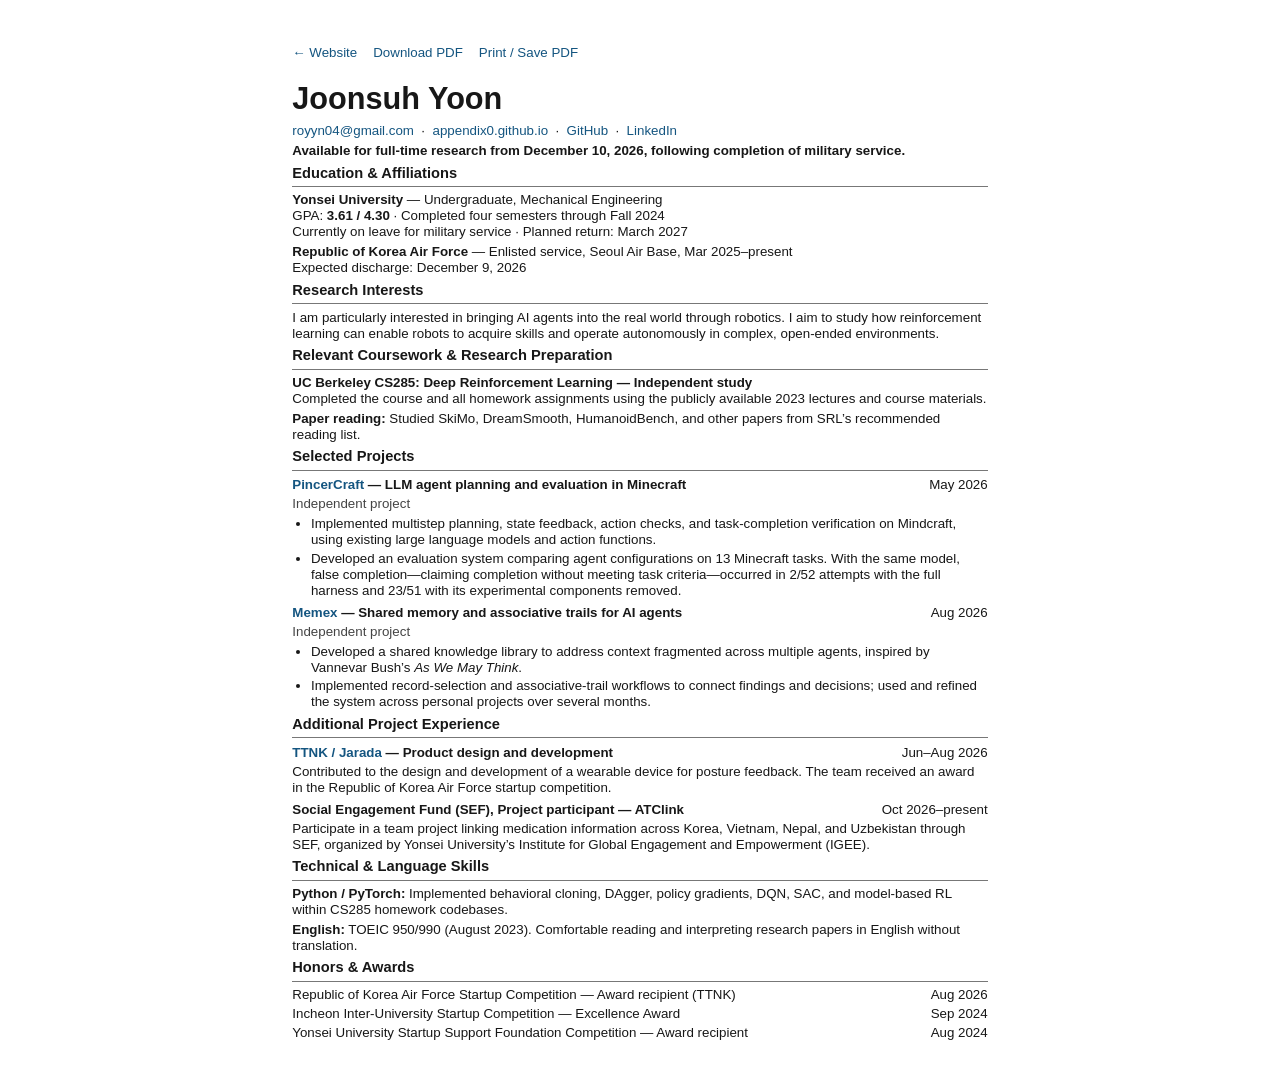
==== commit c83fca95: "Highlight full-time research availability from December 10" ====
--- a/cv.html
+++ b/cv.html
@@ -34,6 +34,7 @@
 <header>
   <h1>Joonsuh Yoon</h1>
   <p><a href="mailto:royyn04@gmail.com">royyn04@gmail.com</a> &nbsp;·&nbsp; <a href="https://appendix0.github.io/">appendix0.github.io</a> &nbsp;·&nbsp; <a href="https://github.com/appendix0">GitHub</a> &nbsp;·&nbsp; <a href="https://www.linkedin.com/in/%EC%A4%80%EC%84%9C-%EC%9C%A4-532869321/">LinkedIn</a></p>
+  <p><strong>Available for full-time research from December 10, 2026, following completion of military service.</strong></p>
 </header>
 
 <section>
